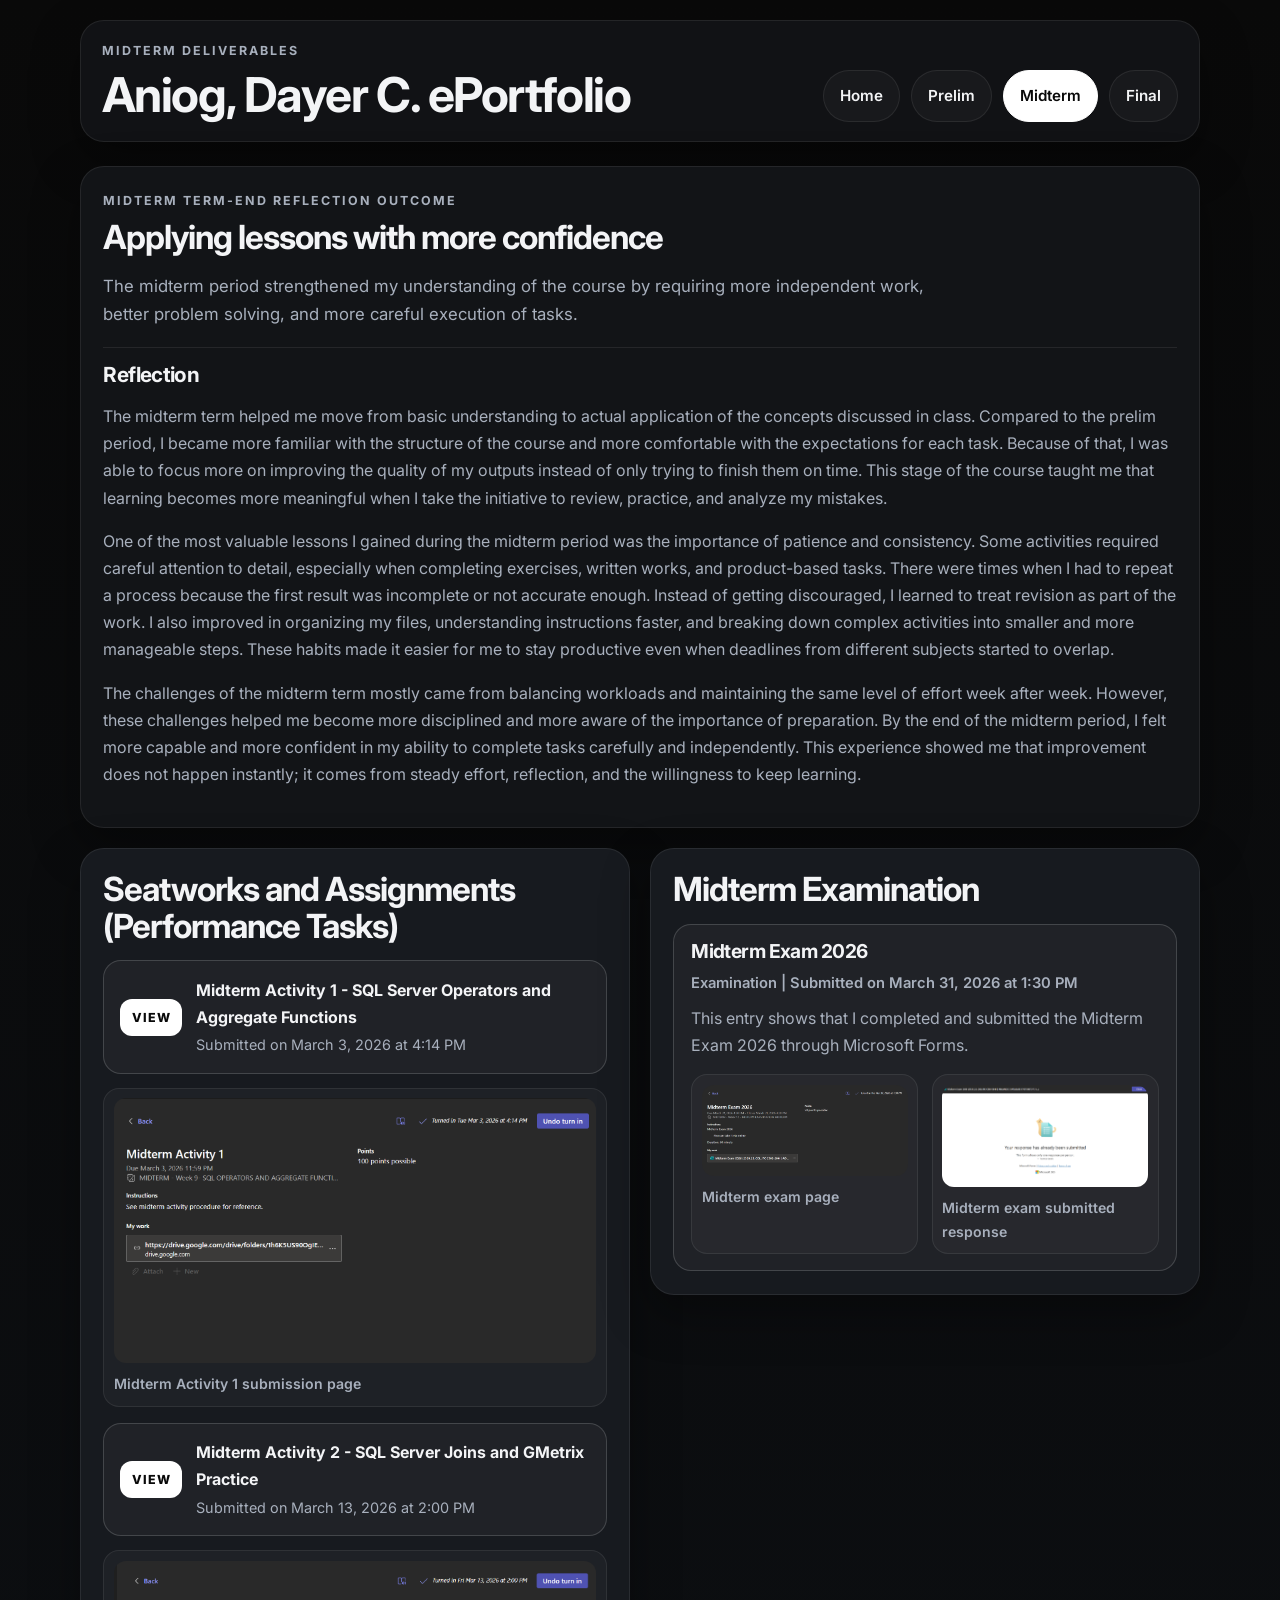
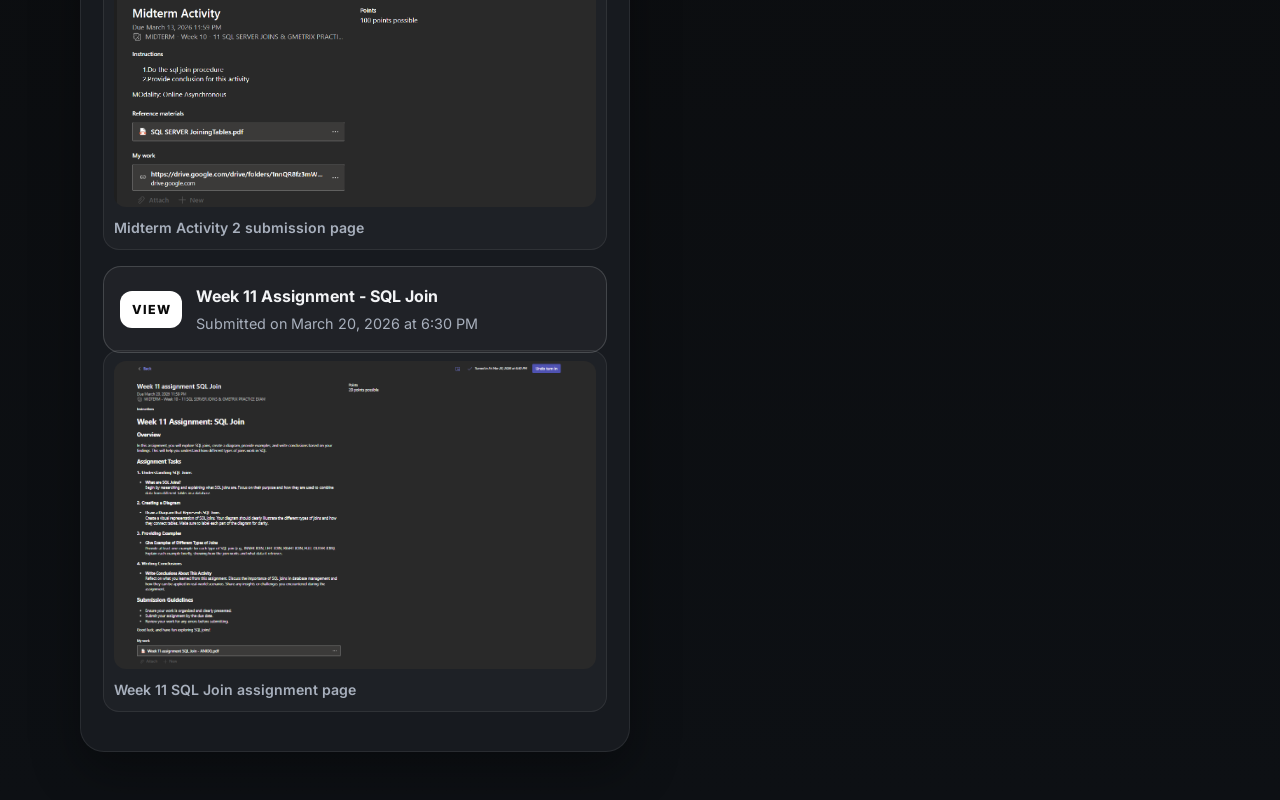
==== midterm.html @ a4cdac78 "Add ePortfolio files" ====
<!DOCTYPE html>
<html lang="en">
<head>
  <meta charset="UTF-8">
  <meta name="viewport" content="width=device-width, initial-scale=1.0">
  <title>Midterm Deliverables | Aniog, Dayer C. ePortfolio</title>
  <link rel="stylesheet" href="styles.css">
</head>
<body>
  <div class="page-shell">
    <header class="topbar">
      <div>
        <p class="eyebrow">Midterm Deliverables</p>
        <h1>Aniog, Dayer C. ePortfolio</h1>
      </div>
      <nav class="site-nav" aria-label="Primary navigation">
        <a href="index.html">Home</a>
        <a href="prelim.html">Prelim</a>
        <a class="is-active" href="midterm.html">Midterm</a>
        <a href="final.html">Final</a>
      </nav>
    </header>

    <main class="term-layout">
      <article class="panel reflection">
        <p class="eyebrow">Midterm Term-End Reflection Outcome</p>
        <h2>Applying lessons with more confidence</h2>
        <p class="lead">
          The midterm period strengthened my understanding of the course by requiring more
          independent work, better problem solving, and more careful execution of tasks.
        </p>
        <h3 class="reflection-subtitle">Reflection</h3>
        <p>
          The midterm term helped me move from basic understanding to actual application of the
          concepts discussed in class. Compared to the prelim period, I became more familiar with the
          structure of the course and more comfortable with the expectations for each task. Because
          of that, I was able to focus more on improving the quality of my outputs instead of only
          trying to finish them on time. This stage of the course taught me that learning becomes
          more meaningful when I take the initiative to review, practice, and analyze my mistakes.
        </p>
        <p>
          One of the most valuable lessons I gained during the midterm period was the importance of
          patience and consistency. Some activities required careful attention to detail, especially
          when completing exercises, written works, and product-based tasks. There were times when I
          had to repeat a process because the first result was incomplete or not accurate enough.
          Instead of getting discouraged, I learned to treat revision as part of the work. I also
          improved in organizing my files, understanding instructions faster, and breaking down
          complex activities into smaller and more manageable steps. These habits made it easier for
          me to stay productive even when deadlines from different subjects started to overlap.
        </p>
        <p>
          The challenges of the midterm term mostly came from balancing workloads and maintaining the
          same level of effort week after week. However, these challenges helped me become more
          disciplined and more aware of the importance of preparation. By the end of the midterm
          period, I felt more capable and more confident in my ability to complete tasks carefully
          and independently. This experience showed me that improvement does not happen instantly; it
          comes from steady effort, reflection, and the willingness to keep learning.
        </p>
      </article>

      <section class="deliverables-grid">
        <article class="panel deliverable-card">
          <h2>Seatworks and Assignments (Performance Tasks)</h2>
          <a class="file-card" href="assets/midterm-proof/midterm-activity-1-page.png" target="_blank">
            <span class="file-card-type">VIEW</span>
            <span class="file-card-body">
              <span class="file-card-title">Midterm Activity 1 - SQL Server Operators and Aggregate Functions</span>
              <span class="file-card-meta">Submitted on March 3, 2026 at 4:14 PM</span>
            </span>
          </a>
          <div class="proof-gallery file-proof-gallery">
            <a class="proof-shot" href="assets/midterm-proof/midterm-activity-1-page.png" target="_blank">
              <img
                class="proof-image"
                src="assets/midterm-proof/midterm-activity-1-page.png"
                alt="Midterm Activity 1 submission page screenshot"
              >
              <span class="proof-caption">Midterm Activity 1 submission page</span>
            </a>
          </div>
          <a class="file-card" href="assets/midterm-proof/midterm-activity-2-page.png" target="_blank">
            <span class="file-card-type">VIEW</span>
            <span class="file-card-body">
              <span class="file-card-title">Midterm Activity 2 - SQL Server Joins and GMetrix Practice</span>
              <span class="file-card-meta">Submitted on March 13, 2026 at 2:00 PM</span>
            </span>
          </a>
          <div class="proof-gallery file-proof-gallery">
            <a class="proof-shot" href="assets/midterm-proof/midterm-activity-2-page.png" target="_blank">
              <img
                class="proof-image"
                src="assets/midterm-proof/midterm-activity-2-page.png"
                alt="Midterm Activity 2 submission page screenshot"
              >
              <span class="proof-caption">Midterm Activity 2 submission page</span>
            </a>
          </div>
          <a class="file-card" href="assets/midterm-proof/week-11-assignment-sql-join-page.png" target="_blank">
            <span class="file-card-type">VIEW</span>
            <span class="file-card-body">
              <span class="file-card-title">Week 11 Assignment - SQL Join</span>
              <span class="file-card-meta">Submitted on March 20, 2026 at 6:30 PM</span>
            </span>
          </a>
          <div class="proof-gallery file-proof-gallery">
            <a class="proof-shot" href="assets/midterm-proof/week-11-assignment-sql-join-page.png" target="_blank">
              <img
                class="proof-image"
                src="assets/midterm-proof/week-11-assignment-sql-join-page.png"
                alt="Week 11 SQL Join assignment submission page screenshot"
              >
              <span class="proof-caption">Week 11 SQL Join assignment page</span>
            </a>
          </div>
        </article>

        <article class="panel deliverable-card">
          <h2>Midterm Examination</h2>
          <div class="proof-card">
            <h3 class="proof-title">Midterm Exam 2026</h3>
            <p class="proof-meta">Examination | Submitted on March 31, 2026 at 1:30 PM</p>
            <p class="proof-description">
              This entry shows that I completed and submitted the Midterm Exam 2026 through
              Microsoft Forms.
            </p>
            <div class="proof-gallery">
              <a class="proof-shot" href="assets/midterm-proof/midterm-exam-page.png" target="_blank">
                <img
                  class="proof-image"
                  src="assets/midterm-proof/midterm-exam-page.png"
                  alt="Midterm exam page screenshot"
                >
                <span class="proof-caption">Midterm exam page</span>
              </a>
              <a class="proof-shot" href="assets/midterm-proof/midterm-exam-submitted.png" target="_blank">
                <img
                  class="proof-image"
                  src="assets/midterm-proof/midterm-exam-submitted.png"
                  alt="Midterm exam submitted response screenshot"
                >
                <span class="proof-caption">Midterm exam submitted response</span>
              </a>
            </div>
          </div>
        </article>
      </section>
    </main>
  </div>
</body>
</html>
---- styles.css ----
@import url("https://fonts.googleapis.com/css2?family=Inter:wght@400;500;600;700;800&display=swap");

:root {
  --bg: #090909;
  --panel: #121417;
  --panel-soft: #171a1f;
  --text: #f3f4f6;
  --muted: #a8b0bd;
  --line: rgba(255, 255, 255, 0.08);
  --line-strong: rgba(255, 255, 255, 0.16);
  --shadow: 0 18px 48px rgba(0, 0, 0, 0.34);
}

* {
  box-sizing: border-box;
}

html {
  scroll-behavior: smooth;
}

body {
  margin: 0;
  min-height: 100vh;
  background: linear-gradient(180deg, #090909 0%, #0d1014 100%);
  color: var(--text);
  font-family: "Inter", "Segoe UI", sans-serif;
  line-height: 1.7;
}

a {
  color: inherit;
  text-decoration: none;
}

h1,
h2,
h3 {
  margin: 0;
  line-height: 1.1;
  letter-spacing: -0.03em;
}

p {
  margin: 0 0 1rem;
}

.page-shell {
  width: min(1120px, calc(100% - 2rem));
  margin: 0 auto;
  padding: 1.25rem 0 3rem;
}

.topbar {
  display: flex;
  align-items: flex-end;
  justify-content: space-between;
  gap: 1.5rem;
  margin-bottom: 1.5rem;
  padding: 1.2rem 1.3rem;
  border: 1px solid var(--line);
  border-radius: 24px;
  background: rgba(18, 20, 23, 0.95);
  box-shadow: var(--shadow);
}

.topbar h1 {
  font-size: clamp(2rem, 4vw, 3rem);
}

.eyebrow {
  margin-bottom: 0.5rem;
  color: var(--muted);
  font-size: 0.78rem;
  font-weight: 700;
  letter-spacing: 0.16em;
  text-transform: uppercase;
}

.site-nav {
  display: flex;
  flex-wrap: wrap;
  gap: 0.7rem;
}

.site-nav a {
  padding: 0.75rem 1rem;
  border: 1px solid var(--line);
  border-radius: 999px;
  background: rgba(255, 255, 255, 0.03);
  font-size: 0.95rem;
  font-weight: 600;
  transition: border-color 180ms ease, background-color 180ms ease;
}

.site-nav a:hover,
.site-nav a:focus-visible {
  border-color: var(--line-strong);
  background: rgba(255, 255, 255, 0.06);
}

.site-nav .is-active {
  background: #ffffff;
  color: #090909;
  border-color: #ffffff;
}

main,
.term-layout {
  display: grid;
  gap: 1.25rem;
}

.panel {
  border: 1px solid var(--line);
  border-radius: 24px;
  background: var(--panel);
  box-shadow: var(--shadow);
}

.hero {
  display: grid;
  grid-template-columns: minmax(0, 1fr) 300px;
  gap: 1.4rem;
  align-items: center;
  padding: 1.25rem 1.35rem;
}

.hero-copy {
  display: flex;
  flex-direction: column;
  justify-content: center;
  min-height: 100%;
}

.hero-title {
  margin-bottom: 0.8rem;
  font-size: clamp(2rem, 4vw, 3.2rem);
}

.lead {
  max-width: 36rem;
  margin-bottom: 0.9rem;
  color: var(--muted);
  font-size: 1.05rem;
}

.hero-note {
  display: inline-block;
  max-width: 32rem;
  margin-bottom: 0;
  padding: 0.75rem 0.9rem;
  border: 1px solid var(--line);
  border-radius: 16px;
  background: rgba(255, 255, 255, 0.03);
  color: var(--muted);
  font-size: 0.96rem;
}

.portrait-card {
  display: flex;
  flex-direction: column;
  align-items: center;
  justify-content: center;
  justify-self: end;
  width: 100%;
  max-width: 300px;
  min-height: 332px;
  padding: 1rem 0.9rem;
  border-radius: 20px;
  background: var(--panel-soft);
}

.portrait-photo {
  display: block;
  width: min(180px, 100%);
  aspect-ratio: 1;
  border: 1px solid var(--line-strong);
  border-radius: 50%;
  object-fit: cover;
  object-position: center top;
}

.portrait-caption {
  margin: 0.85rem 0 0;
  color: var(--muted);
  font-size: 0.82rem;
  font-weight: 600;
  line-height: 1.6;
  text-align: center;
}

.about-copy,
.term-intro,
.reflection,
.deliverable-card {
  padding: 1.4rem;
}

.about-copy h2,
.term-intro h2,
.reflection h2,
.deliverable-card h2 {
  margin-bottom: 1rem;
  font-size: clamp(1.45rem, 2.6vw, 2.1rem);
}

.about-copy p,
.term-intro p,
.reflection p {
  color: var(--muted);
}

.term-intro {
  background: var(--panel-soft);
}

.reflection .lead {
  max-width: 52rem;
  margin-bottom: 1.15rem;
}

.reflection-subtitle {
  margin: 0 0 1rem;
  padding-top: 1rem;
  border-top: 1px solid var(--line);
  font-size: 1.3rem;
}

.deliverables-grid {
  display: grid;
  grid-template-columns: repeat(2, minmax(0, 1fr));
  align-items: start;
  gap: 1.25rem;
}

.deliverables-grid--single {
  grid-template-columns: 1fr;
}

.deliverable-card {
  background: var(--panel-soft);
}

.submission-list {
  margin: 0;
  padding-left: 1.1rem;
}

.submission-list li {
  margin-bottom: 0.75rem;
  color: var(--muted);
}

.file-card {
  display: flex;
  align-items: center;
  gap: 0.9rem;
  margin-bottom: 1rem;
  padding: 0.95rem 1rem;
  border: 1px solid var(--line-strong);
  border-radius: 18px;
  background: rgba(255, 255, 255, 0.04);
  transition: border-color 180ms ease, background-color 180ms ease, transform 180ms ease;
}

.file-card:hover,
.file-card:focus-visible {
  transform: translateY(-2px);
  border-color: rgba(255, 255, 255, 0.28);
  background: rgba(255, 255, 255, 0.07);
}

.file-card-type {
  flex: 0 0 auto;
  min-width: 58px;
  padding: 0.5rem 0.7rem;
  border-radius: 12px;
  background: #ffffff;
  color: #090909;
  font-size: 0.78rem;
  font-weight: 800;
  letter-spacing: 0.08em;
  text-align: center;
}

.file-card-body {
  display: flex;
  flex-direction: column;
  gap: 0.15rem;
  min-width: 0;
}

.file-card-title {
  color: var(--text);
  font-weight: 700;
}

.file-card-meta {
  color: var(--muted);
  font-size: 0.9rem;
}

.proof-card {
  padding: 1rem 1.05rem;
  border: 1px solid var(--line-strong);
  border-radius: 18px;
  background: rgba(255, 255, 255, 0.04);
}

.proof-list {
  display: grid;
  gap: 0.9rem;
}

.proof-title {
  margin-bottom: 0.55rem;
  font-size: 1.2rem;
}

.proof-meta,
.proof-description {
  margin-bottom: 0;
  color: var(--muted);
}

.proof-meta {
  font-size: 0.92rem;
  font-weight: 600;
}

.proof-description {
  margin-top: 0.55rem;
}

.proof-gallery {
  display: grid;
  grid-template-columns: repeat(2, minmax(0, 1fr));
  gap: 0.85rem;
  margin-top: 0.95rem;
}

.file-proof-gallery {
  grid-template-columns: 1fr;
  margin: -0.15rem 0 1rem;
}

.proof-shot {
  display: block;
  padding: 0.6rem;
  border: 1px solid var(--line);
  border-radius: 16px;
  background: rgba(255, 255, 255, 0.03);
  transition: border-color 180ms ease, background-color 180ms ease, transform 180ms ease;
}

.proof-shot:hover,
.proof-shot:focus-visible {
  transform: translateY(-2px);
  border-color: rgba(255, 255, 255, 0.2);
  background: rgba(255, 255, 255, 0.05);
}

.proof-image {
  display: block;
  width: 100%;
  border-radius: 12px;
  background: #0b0d10;
}

.proof-caption {
  display: block;
  margin-top: 0.55rem;
  color: var(--muted);
  font-size: 0.88rem;
  font-weight: 600;
}

.deliverable-card .file-card:last-of-type {
  margin-bottom: 0;
}

.submission-list a {
  color: var(--text);
  font-weight: 600;
  text-decoration: underline;
  text-decoration-thickness: 1px;
  text-underline-offset: 0.2em;
}

@media (max-width: 900px) {
  .topbar,
  .hero,
  .deliverables-grid {
    grid-template-columns: 1fr;
  }

  .topbar {
    align-items: flex-start;
  }
}

@media (max-width: 640px) {
  .page-shell {
    width: min(100% - 1rem, 1120px);
    padding-top: 0.9rem;
  }

  .topbar,
  .hero,
  .about-copy,
  .term-intro,
  .reflection,
  .deliverable-card {
    padding: 1rem;
  }

  .site-nav a {
    width: calc(50% - 0.35rem);
    text-align: center;
  }

  .proof-gallery {
    grid-template-columns: 1fr;
  }

}
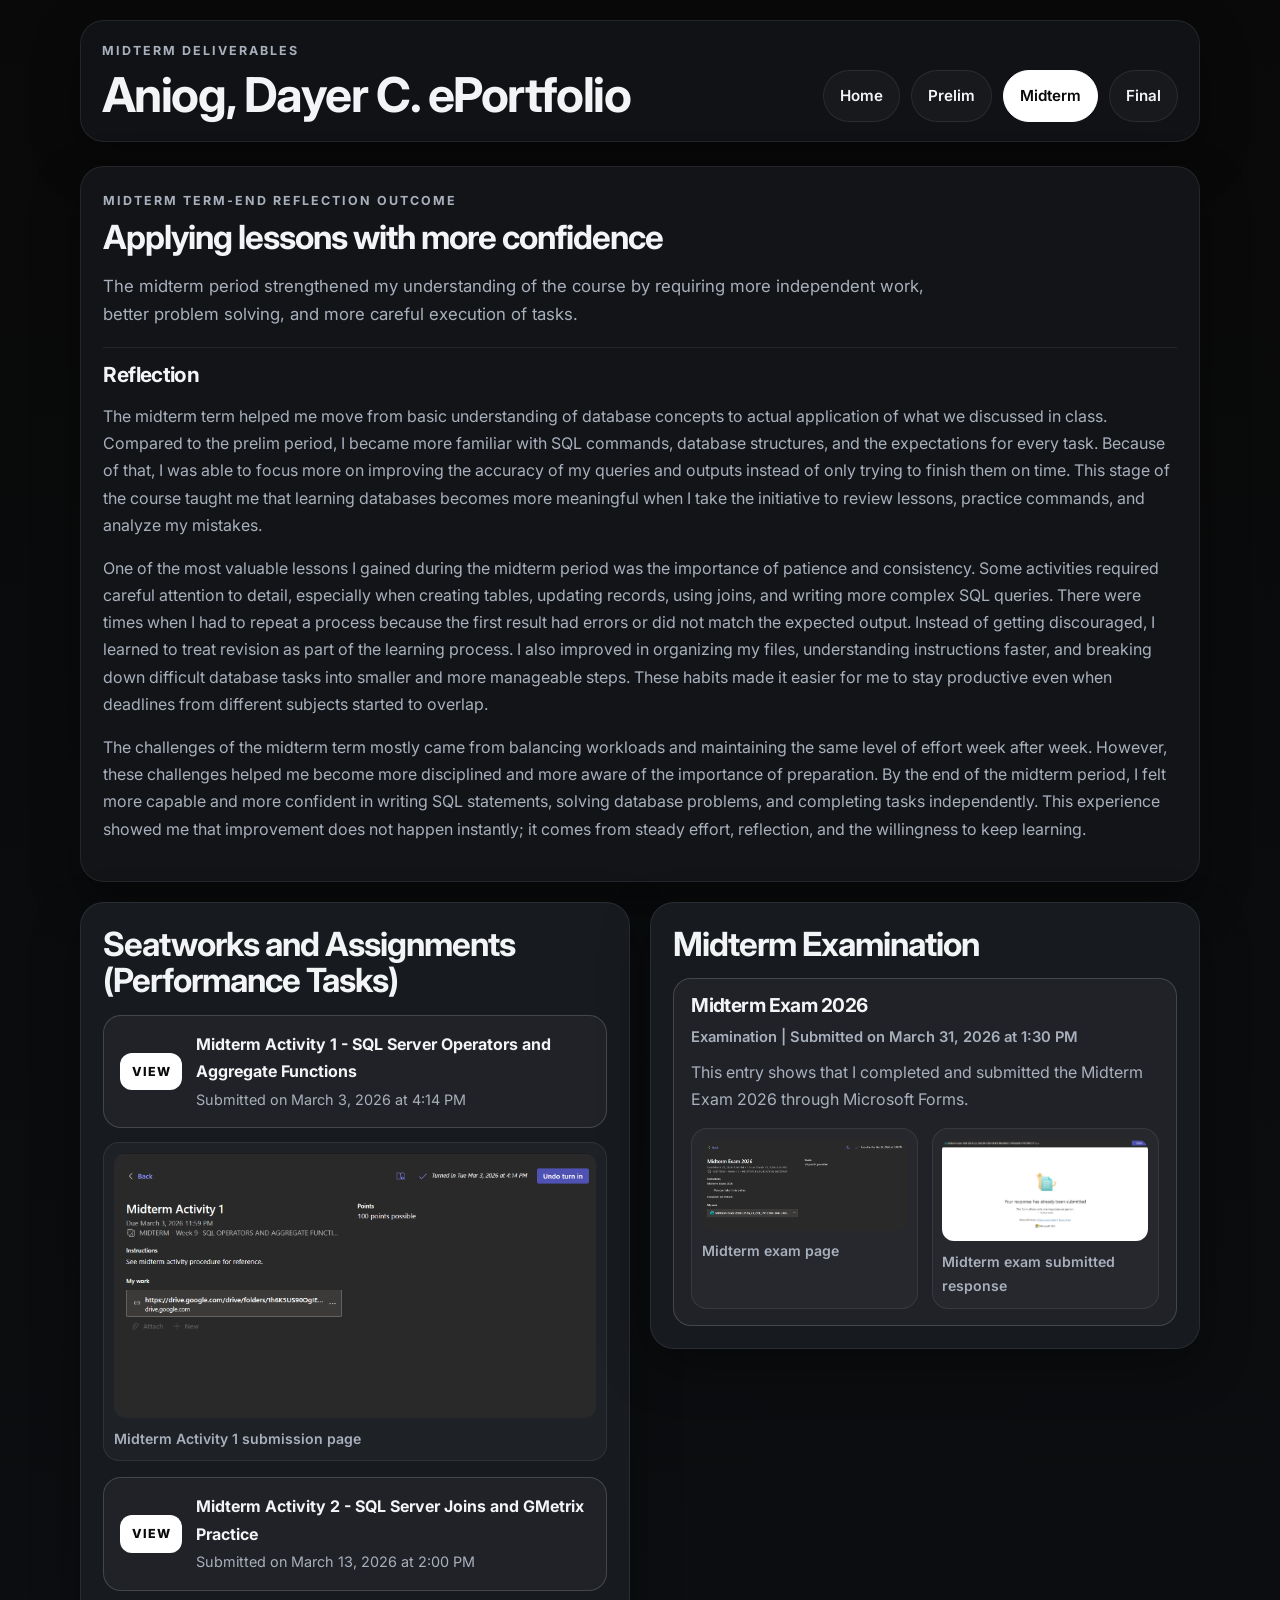
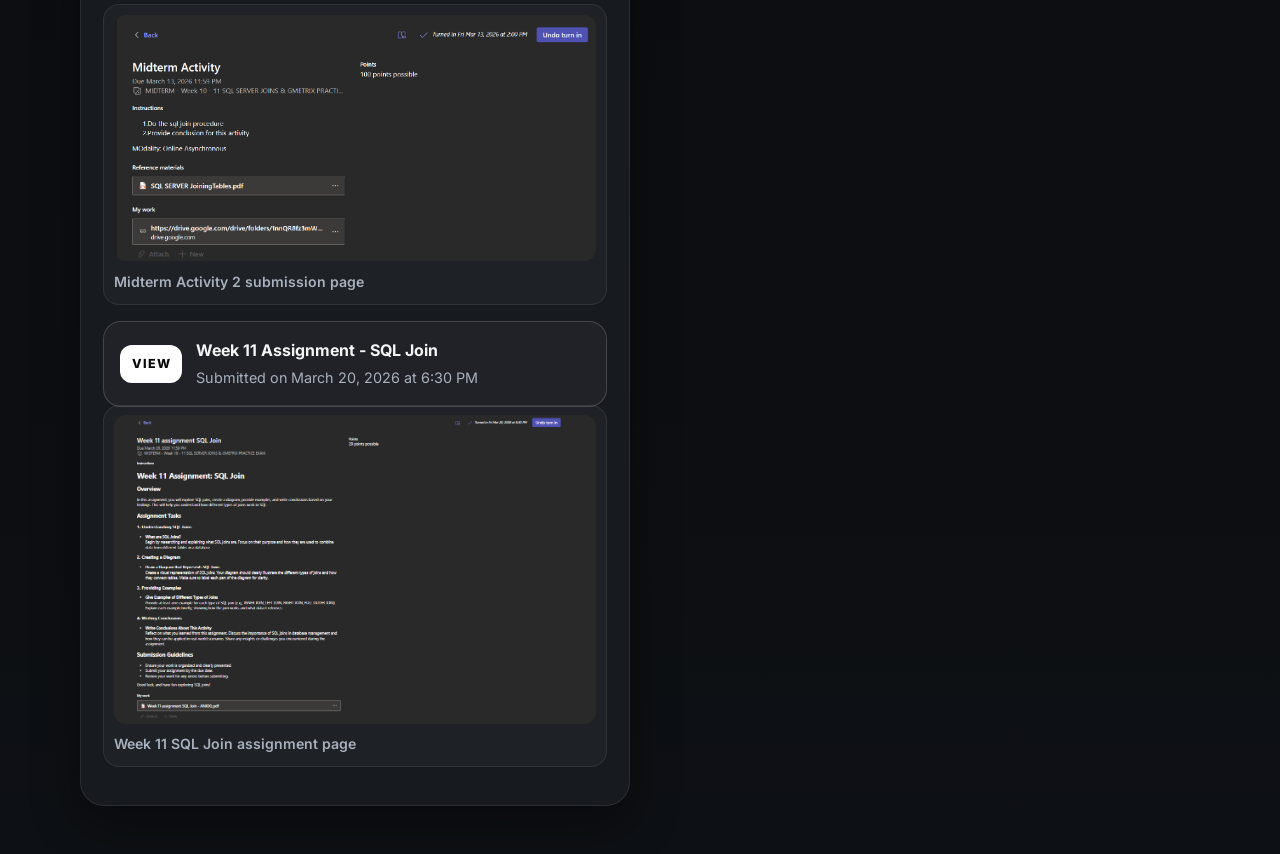
==== commit d7030a64: "Update all reflections for prelim, midterm, and final" ====
--- a/midterm.html
+++ b/midterm.html
@@ -31,30 +31,13 @@
         </p>
         <h3 class="reflection-subtitle">Reflection</h3>
         <p>
-          The midterm term helped me move from basic understanding to actual application of the
-          concepts discussed in class. Compared to the prelim period, I became more familiar with the
-          structure of the course and more comfortable with the expectations for each task. Because
-          of that, I was able to focus more on improving the quality of my outputs instead of only
-          trying to finish them on time. This stage of the course taught me that learning becomes
-          more meaningful when I take the initiative to review, practice, and analyze my mistakes.
+          The midterm term helped me move from basic understanding of database concepts to actual application of what we discussed in class. Compared to the prelim period, I became more familiar with SQL commands, database structures, and the expectations for every task. Because of that, I was able to focus more on improving the accuracy of my queries and outputs instead of only trying to finish them on time. This stage of the course taught me that learning databases becomes more meaningful when I take the initiative to review lessons, practice commands, and analyze my mistakes.
         </p>
         <p>
-          One of the most valuable lessons I gained during the midterm period was the importance of
-          patience and consistency. Some activities required careful attention to detail, especially
-          when completing exercises, written works, and product-based tasks. There were times when I
-          had to repeat a process because the first result was incomplete or not accurate enough.
-          Instead of getting discouraged, I learned to treat revision as part of the work. I also
-          improved in organizing my files, understanding instructions faster, and breaking down
-          complex activities into smaller and more manageable steps. These habits made it easier for
-          me to stay productive even when deadlines from different subjects started to overlap.
+          One of the most valuable lessons I gained during the midterm period was the importance of patience and consistency. Some activities required careful attention to detail, especially when creating tables, updating records, using joins, and writing more complex SQL queries. There were times when I had to repeat a process because the first result had errors or did not match the expected output. Instead of getting discouraged, I learned to treat revision as part of the learning process. I also improved in organizing my files, understanding instructions faster, and breaking down difficult database tasks into smaller and more manageable steps. These habits made it easier for me to stay productive even when deadlines from different subjects started to overlap.
         </p>
         <p>
-          The challenges of the midterm term mostly came from balancing workloads and maintaining the
-          same level of effort week after week. However, these challenges helped me become more
-          disciplined and more aware of the importance of preparation. By the end of the midterm
-          period, I felt more capable and more confident in my ability to complete tasks carefully
-          and independently. This experience showed me that improvement does not happen instantly; it
-          comes from steady effort, reflection, and the willingness to keep learning.
+          The challenges of the midterm term mostly came from balancing workloads and maintaining the same level of effort week after week. However, these challenges helped me become more disciplined and more aware of the importance of preparation. By the end of the midterm period, I felt more capable and more confident in writing SQL statements, solving database problems, and completing tasks independently. This experience showed me that improvement does not happen instantly; it comes from steady effort, reflection, and the willingness to keep learning.
         </p>
       </article>
 
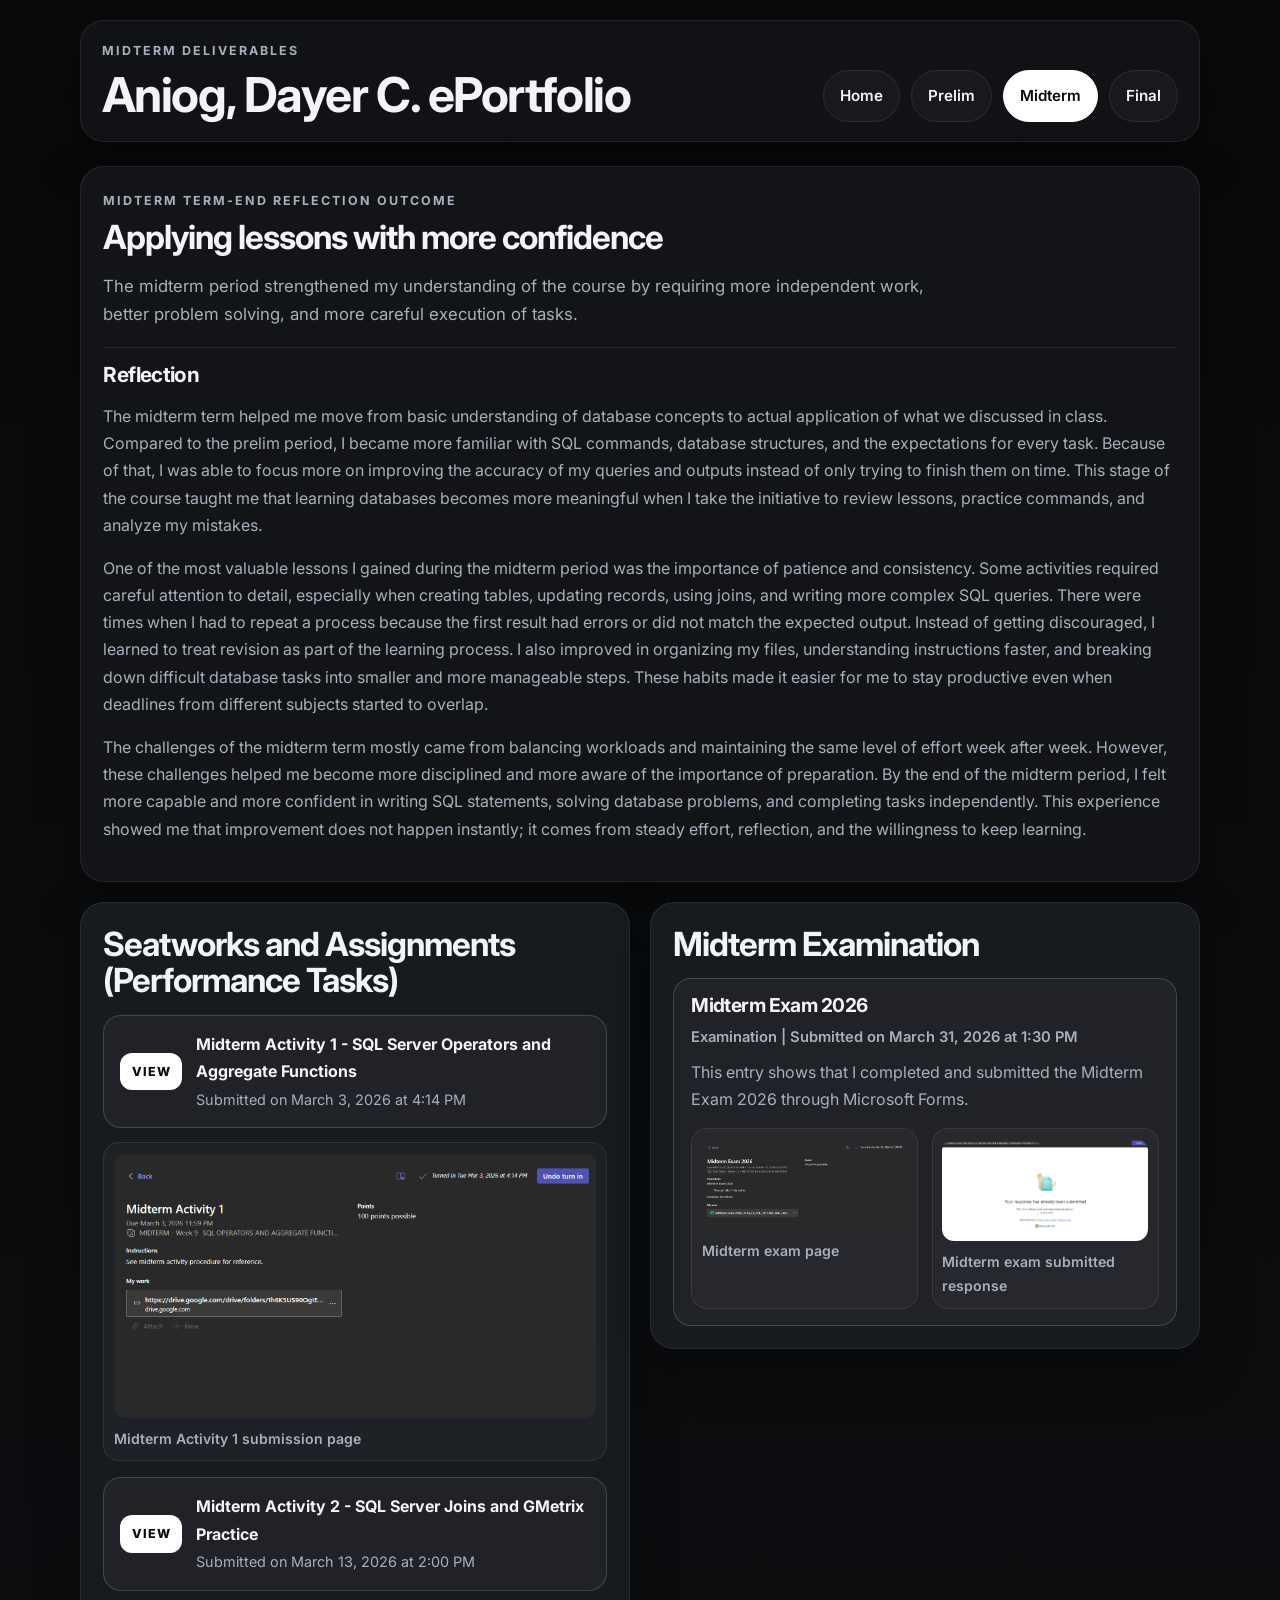
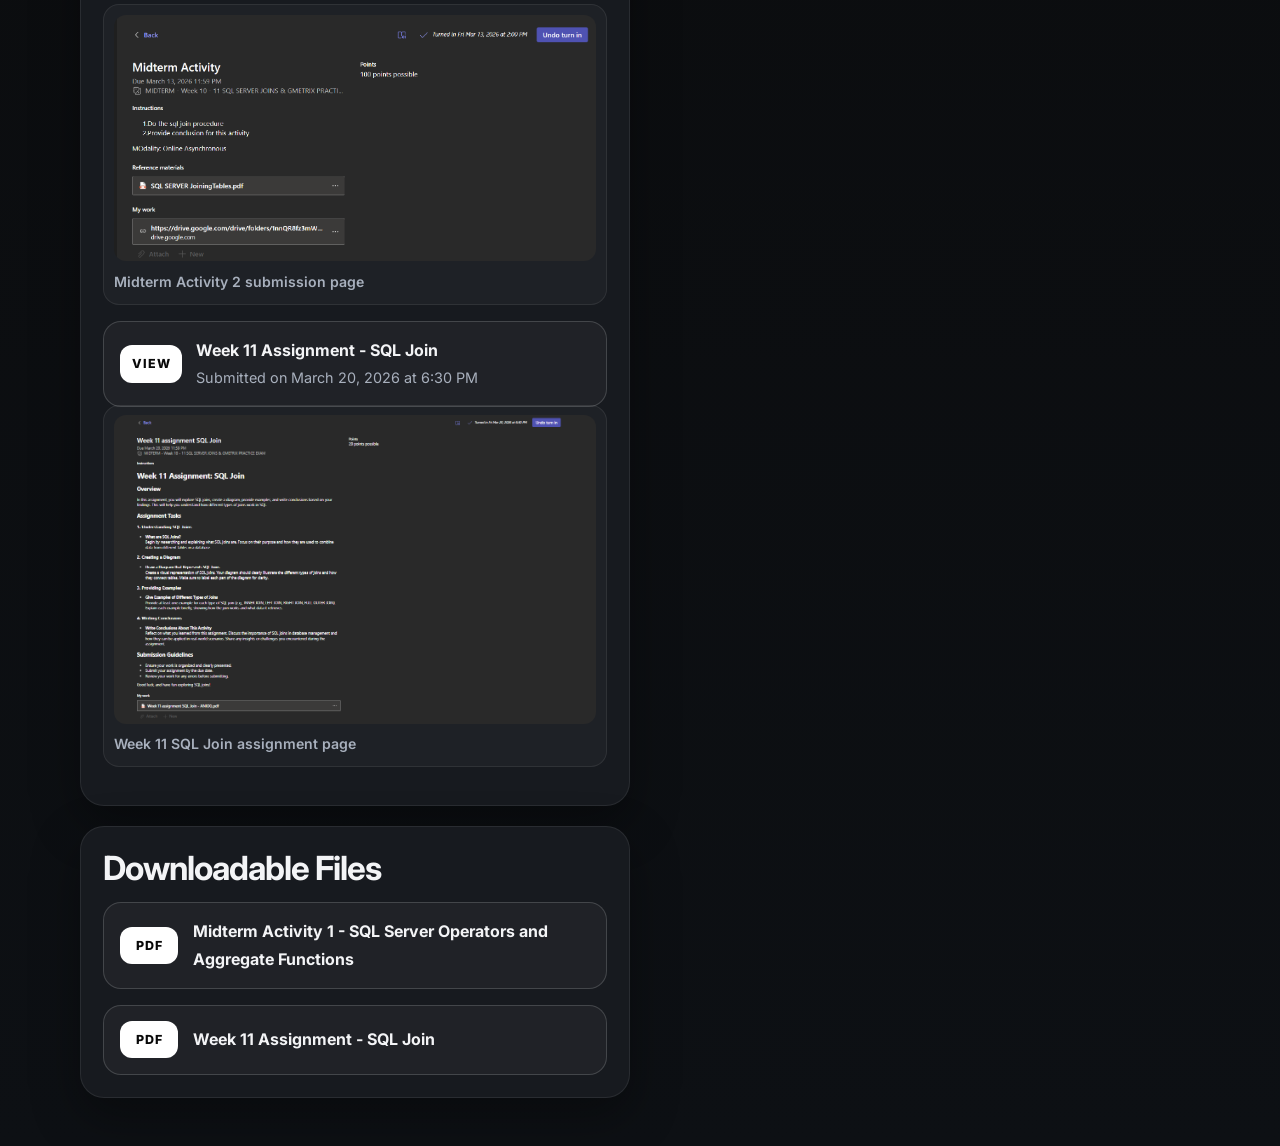
==== commit b3609734: "Add downloadable files section to prelim and midterm pages" ====
--- a/midterm.html
+++ b/midterm.html
@@ -126,6 +126,22 @@
             </div>
           </div>
         </article>
+
+        <article class="panel deliverable-card">
+          <h2>Downloadable Files</h2>
+          <a class="file-card" href="files/midterm/midterm-activity-1-sql-server-operators-and-aggregate-functions.pdf" target="_blank" download>
+            <span class="file-card-type">PDF</span>
+            <span class="file-card-body">
+              <span class="file-card-title">Midterm Activity 1 - SQL Server Operators and Aggregate Functions</span>
+            </span>
+          </a>
+          <a class="file-card" href="files/midterm/week-11-assignment-sql-join-aniog.pdf" target="_blank" download>
+            <span class="file-card-type">PDF</span>
+            <span class="file-card-body">
+              <span class="file-card-title">Week 11 Assignment - SQL Join</span>
+            </span>
+          </a>
+        </article>
       </section>
     </main>
   </div>
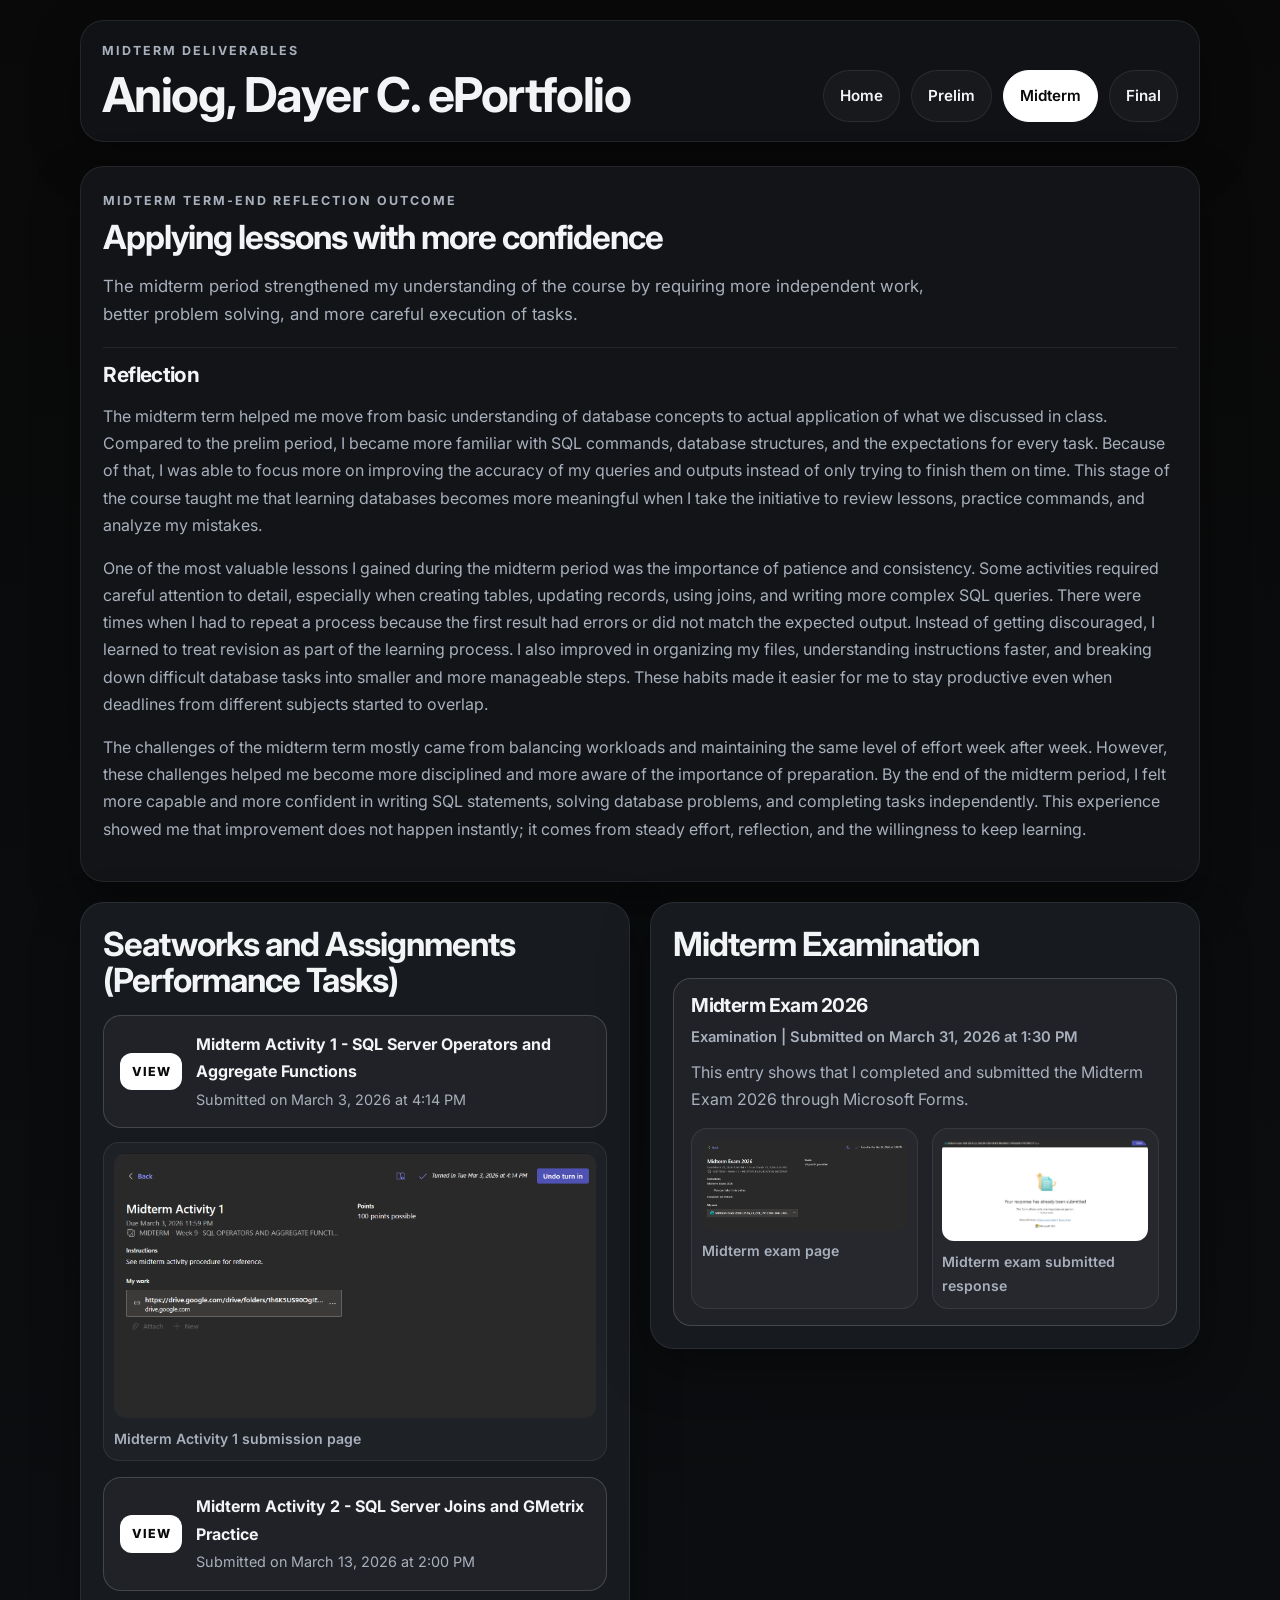
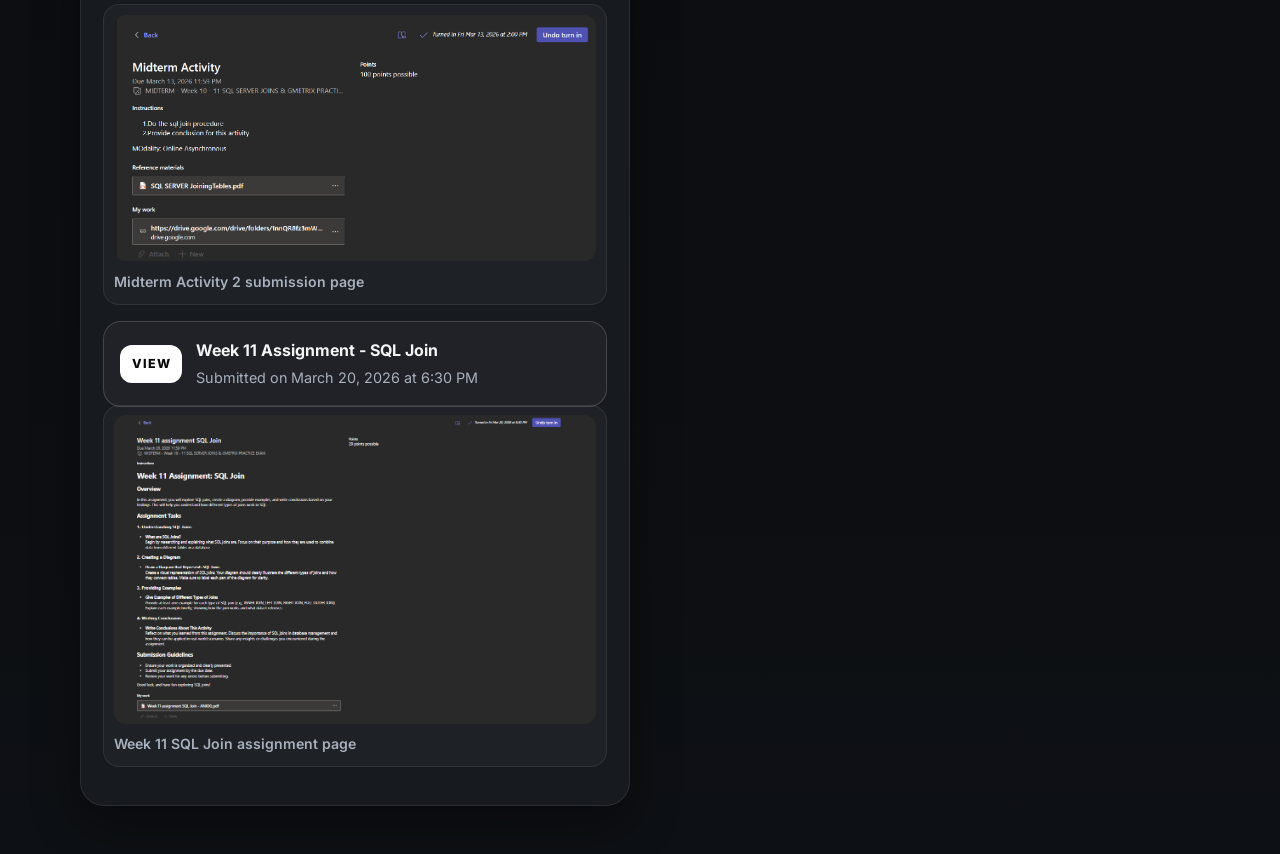
==== commit b26a9281: "Remove Downloadable Files sections" ====
--- a/midterm.html
+++ b/midterm.html
@@ -126,22 +126,6 @@
             </div>
           </div>
         </article>
-
-        <article class="panel deliverable-card">
-          <h2>Downloadable Files</h2>
-          <a class="file-card" href="files/midterm/midterm-activity-1-sql-server-operators-and-aggregate-functions.pdf" target="_blank" download>
-            <span class="file-card-type">PDF</span>
-            <span class="file-card-body">
-              <span class="file-card-title">Midterm Activity 1 - SQL Server Operators and Aggregate Functions</span>
-            </span>
-          </a>
-          <a class="file-card" href="files/midterm/week-11-assignment-sql-join-aniog.pdf" target="_blank" download>
-            <span class="file-card-type">PDF</span>
-            <span class="file-card-body">
-              <span class="file-card-title">Week 11 Assignment - SQL Join</span>
-            </span>
-          </a>
-        </article>
       </section>
     </main>
   </div>
